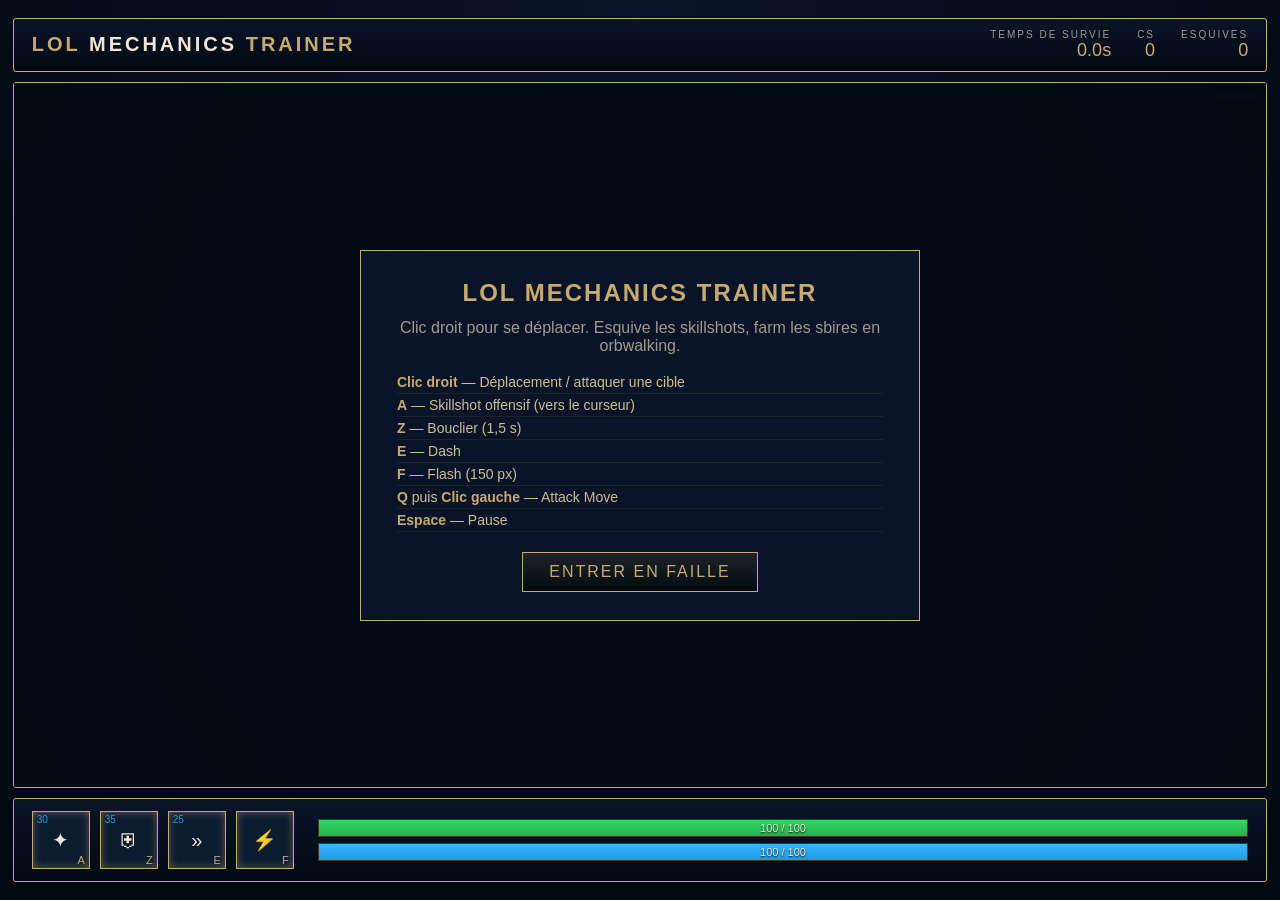
==== index.html @ 1d3af86e "Ajoute le LoL Mechanics Trainer (Canvas + JS ES6) Jeu d'entraînement aux mécaniques de League of Leg" ====
<!DOCTYPE html>
<html lang="fr">
<head>
<meta charset="UTF-8" />
<meta name="viewport" content="width=device-width, initial-scale=1.0" />
<title>LoL Mechanics Trainer</title>
<link rel="stylesheet" href="style.css" />
</head>
<body>
  <div id="app">
    <header id="topbar">
      <h1>LoL <span>Mechanics</span> Trainer</h1>
      <div id="stats">
        <div class="stat"><span class="label">Temps de survie</span><span class="value" id="stat-time">0.0s</span></div>
        <div class="stat"><span class="label">CS</span><span class="value" id="stat-cs">0</span></div>
        <div class="stat"><span class="label">Esquives</span><span class="value" id="stat-dodges">0</span></div>
      </div>
    </header>

    <div id="stage">
      <canvas id="game" width="1280" height="720"></canvas>
      <div id="overlay" class="visible">
        <div class="panel">
          <h2 id="overlay-title">LoL Mechanics Trainer</h2>
          <p id="overlay-text">
            Clic droit pour se déplacer. Esquive les skillshots, farm les sbires en orbwalking.
          </p>
          <ul class="keys">
            <li><b>Clic droit</b> — Déplacement / attaquer une cible</li>
            <li><b>A</b> — Skillshot offensif (vers le curseur)</li>
            <li><b>Z</b> — Bouclier (1,5 s)</li>
            <li><b>E</b> — Dash</li>
            <li><b>F</b> — Flash (150 px)</li>
            <li><b>Q</b> puis <b>Clic gauche</b> — Attack Move</li>
            <li><b>Espace</b> — Pause</li>
          </ul>
          <button id="start-btn">Entrer en faille</button>
        </div>
      </div>
    </div>

    <footer id="hud">
      <div class="skillbar" id="skillbar"></div>
      <div class="bars">
        <div class="bar-wrap"><div class="bar hp" id="hud-hp"></div><span id="hud-hp-text">100 / 100</span></div>
        <div class="bar-wrap"><div class="bar mp" id="hud-mp"></div><span id="hud-mp-text">100 / 100</span></div>
      </div>
    </footer>
  </div>
  <script defer src="game.js"></script>
</body>
</html>
---- style.css ----
/* ---- Thème League of Legends : bleus profonds + accents dorés ---- */
:root {
  --gold: #c8aa6e;
  --gold-bright: #f0e6d2;
  --blue-deep: #010a13;
  --blue-panel: #0a1428;
  --blue-edge: #1e2328;
  --hp: #24b24c;
  --mp: #1e9de3;
  --danger: #c0392b;
}

* { box-sizing: border-box; margin: 0; padding: 0; }

body {
  background: radial-gradient(circle at 50% 0%, #0a1428 0%, var(--blue-deep) 70%);
  color: var(--gold-bright);
  font-family: "Trebuchet MS", "Segoe UI", sans-serif;
  min-height: 100vh;
  display: flex;
  justify-content: center;
  align-items: center;
  user-select: none;
}

#app { width: min(1280px, 98vw); display: flex; flex-direction: column; gap: 10px; }

#topbar {
  display: flex; align-items: center; justify-content: space-between;
  border: 1px solid var(--gold); border-radius: 3px;
  background: linear-gradient(180deg, #0a1428, #010a13);
  padding: 10px 18px;
}
#topbar h1 { font-size: 20px; letter-spacing: 3px; text-transform: uppercase; color: var(--gold); }
#topbar h1 span { color: var(--gold-bright); }

#stats { display: flex; gap: 26px; }
.stat { display: flex; flex-direction: column; align-items: flex-end; }
.stat .label { font-size: 10px; letter-spacing: 2px; text-transform: uppercase; color: #a09b8c; }
.stat .value { font-size: 18px; color: var(--gold); font-variant-numeric: tabular-nums; }

#stage { position: relative; border: 1px solid var(--gold); border-radius: 3px; overflow: hidden; }
canvas { display: block; width: 100%; height: auto; background: #071019; cursor: crosshair; }

#overlay {
  position: absolute; inset: 0; display: none;
  align-items: center; justify-content: center;
  background: rgba(1, 10, 19, 0.88); backdrop-filter: blur(2px);
}
#overlay.visible { display: flex; }
.panel {
  border: 1px solid var(--gold); background: var(--blue-panel);
  padding: 28px 36px; max-width: 560px; text-align: center;
}
.panel h2 { color: var(--gold); letter-spacing: 2px; text-transform: uppercase; margin-bottom: 12px; }
.panel p { color: #a09b8c; margin-bottom: 16px; }
.keys { list-style: none; text-align: left; margin-bottom: 20px; font-size: 14px; color: #cdbe91; }
.keys li { padding: 3px 0; border-bottom: 1px solid #1e2328; }
.keys b { color: var(--gold); }

button {
  font: inherit; text-transform: uppercase; letter-spacing: 2px;
  background: linear-gradient(180deg, #1e2328, #010a13);
  color: var(--gold); border: 1px solid var(--gold);
  padding: 10px 26px; cursor: pointer; transition: all .15s;
}
button:hover { background: var(--gold); color: var(--blue-deep); }

#hud {
  display: flex; align-items: center; gap: 24px;
  border: 1px solid var(--gold); border-radius: 3px;
  background: linear-gradient(180deg, #0a1428, #010a13);
  padding: 12px 18px;
}
.skillbar { display: flex; gap: 10px; }
.slot {
  position: relative; width: 58px; height: 58px;
  border: 1px solid var(--gold); background: #0b1c30;
  display: flex; align-items: center; justify-content: center;
  font-size: 20px; color: var(--gold-bright); overflow: hidden;
}
.slot .key {
  position: absolute; bottom: 2px; right: 4px; font-size: 11px; color: var(--gold);
}
.slot .cd-mask {
  position: absolute; inset: 0; background: rgba(1, 10, 19, 0.78);
  display: flex; align-items: center; justify-content: center;
  font-size: 15px; color: var(--gold-bright); font-variant-numeric: tabular-nums;
}
.slot.ready .cd-mask { display: none; }
.slot.ready { box-shadow: 0 0 8px rgba(200, 170, 110, .45) inset; }
.slot .cost { position: absolute; top: 2px; left: 4px; font-size: 10px; color: var(--mp); }

.bars { flex: 1; display: flex; flex-direction: column; gap: 6px; }
.bar-wrap {
  position: relative; height: 18px; background: #10161c;
  border: 1px solid #463714;
}
.bar { height: 100%; width: 100%; transition: width .08s linear; }
.bar.hp { background: linear-gradient(180deg, #33d766, var(--hp)); }
.bar.mp { background: linear-gradient(180deg, #37b6ff, var(--mp)); }
.bar-wrap span {
  position: absolute; inset: 0; display: flex; align-items: center; justify-content: center;
  font-size: 11px; color: #f0e6d2; text-shadow: 0 1px 2px #000; font-variant-numeric: tabular-nums;
}
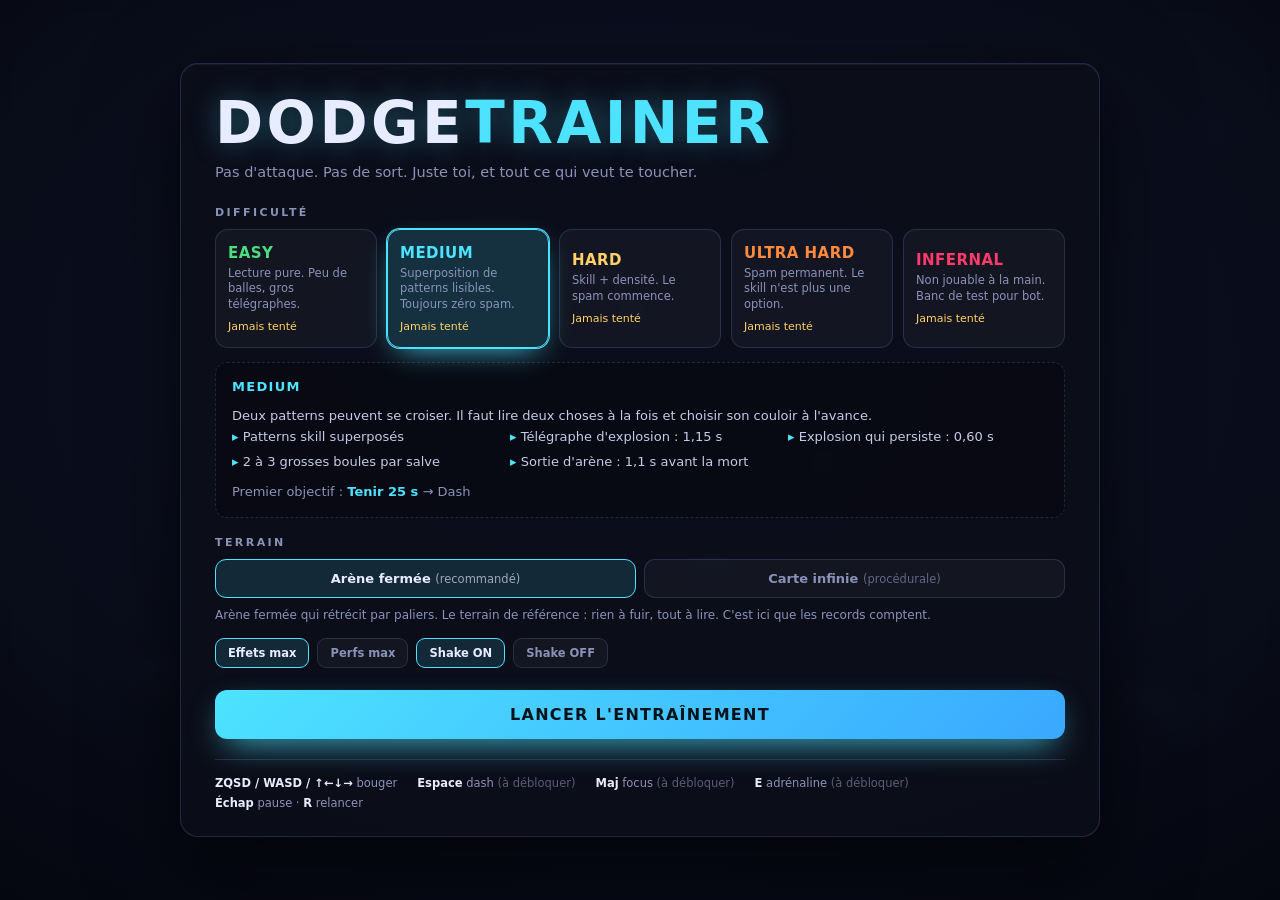
==== commit 4a6bb0cf: "Dodge Trainer : esquive pure, difficulté au choix, objectifs punitifs Le joueur n'a plus aucune atta" ====
--- a/index.html
+++ b/index.html
@@ -1,52 +1,87 @@
 <!DOCTYPE html>
 <html lang="fr">
 <head>
-<meta charset="UTF-8" />
-<meta name="viewport" content="width=device-width, initial-scale=1.0" />
-<title>LoL Mechanics Trainer</title>
-<link rel="stylesheet" href="style.css" />
+<meta charset="utf-8" />
+<meta name="viewport" content="width=device-width,initial-scale=1,viewport-fit=cover" />
+<title>DODGE TRAINER — Arène Infinie</title>
+<link rel="stylesheet" href="css/style.css" />
 </head>
 <body>
-  <div id="app">
-    <header id="topbar">
-      <h1>LoL <span>Mechanics</span> Trainer</h1>
-      <div id="stats">
-        <div class="stat"><span class="label">Temps de survie</span><span class="value" id="stat-time">0.0s</span></div>
-        <div class="stat"><span class="label">CS</span><span class="value" id="stat-cs">0</span></div>
-        <div class="stat"><span class="label">Esquives</span><span class="value" id="stat-dodges">0</span></div>
+<div id="app">
+  <canvas id="game"></canvas>
+
+  <!-- ============ MENU PRINCIPAL ============ -->
+  <div id="menu" class="overlay">
+    <div class="panel">
+      <h1 class="title">DODGE<span>TRAINER</span></h1>
+      <p class="tagline">Pas d'attaque. Pas de sort. Juste toi, et tout ce qui veut te toucher.</p>
+
+      <h2 class="section-label">Difficulté</h2>
+      <div id="difficulty-list" class="diff-grid"></div>
+
+      <div id="diff-details" class="diff-details"></div>
+
+      <h2 class="section-label">Terrain</h2>
+      <div class="toggle-row">
+        <button class="toggle" data-opt="endless" data-val="false">Arène fermée <em>(recommandé)</em></button>
+        <button class="toggle" data-opt="endless" data-val="true">Carte infinie <em>(procédurale)</em></button>
       </div>
-    </header>
+      <p class="hint" id="terrain-hint"></p>
 
-    <div id="stage">
-      <canvas id="game" width="1280" height="720"></canvas>
-      <div id="overlay" class="visible">
-        <div class="panel">
-          <h2 id="overlay-title">LoL Mechanics Trainer</h2>
-          <p id="overlay-text">
-            Clic droit pour se déplacer. Esquive les skillshots, farm les sbires en orbwalking.
-          </p>
-          <ul class="keys">
-            <li><b>Clic droit</b> — Déplacement / attaquer une cible</li>
-            <li><b>A</b> — Skillshot offensif (vers le curseur)</li>
-            <li><b>Z</b> — Bouclier (1,5 s)</li>
-            <li><b>E</b> — Dash</li>
-            <li><b>F</b> — Flash (150 px)</li>
-            <li><b>Q</b> puis <b>Clic gauche</b> — Attack Move</li>
-            <li><b>Espace</b> — Pause</li>
-          </ul>
-          <button id="start-btn">Entrer en faille</button>
-        </div>
+      <div class="toggle-row small">
+        <button class="toggle mini" data-opt="quality" data-val="high">Effets max</button>
+        <button class="toggle mini" data-opt="quality" data-val="low">Perfs max</button>
+        <button class="toggle mini" data-opt="shake" data-val="true">Shake ON</button>
+        <button class="toggle mini" data-opt="shake" data-val="false">Shake OFF</button>
+      </div>
+
+      <button id="start-btn" class="primary">LANCER L'ENTRAÎNEMENT</button>
+
+      <div class="controls">
+        <span><b>ZQSD / WASD / ↑←↓→</b> bouger</span>
+        <span><b>Espace</b> dash <em>(à débloquer)</em></span>
+        <span><b>Maj</b> focus <em>(à débloquer)</em></span>
+        <span><b>E</b> adrénaline <em>(à débloquer)</em></span>
+        <span><b>Échap</b> pause · <b>R</b> relancer</span>
       </div>
     </div>
+  </div>
 
-    <footer id="hud">
-      <div class="skillbar" id="skillbar"></div>
-      <div class="bars">
-        <div class="bar-wrap"><div class="bar hp" id="hud-hp"></div><span id="hud-hp-text">100 / 100</span></div>
-        <div class="bar-wrap"><div class="bar mp" id="hud-mp"></div><span id="hud-mp-text">100 / 100</span></div>
-      </div>
-    </footer>
+  <!-- ============ PAUSE ============ -->
+  <div id="pause" class="overlay hidden">
+    <div class="panel narrow">
+      <h1 class="title small">PAUSE</h1>
+      <p class="tagline">L'entraînement ne s'interrompt pas tout seul.</p>
+      <button id="resume-btn" class="primary">REPRENDRE</button>
+      <button id="quit-btn" class="ghost">RETOUR AU MENU</button>
+    </div>
   </div>
-  <script defer src="game.js"></script>
+
+  <!-- ============ MORT ============ -->
+  <div id="dead" class="overlay hidden">
+    <div class="panel narrow">
+      <h1 class="title small dead-title">ÉLIMINÉ</h1>
+      <p id="death-cause" class="death-cause"></p>
+      <div id="run-stats" class="stats"></div>
+      <div id="run-verdict" class="verdict"></div>
+      <button id="retry-btn" class="primary">RELANCER <em>(R)</em></button>
+      <button id="menu-btn" class="ghost">MENU</button>
+    </div>
+  </div>
+</div>
+
+<script src="js/util.js"></script>
+<script src="js/config.js"></script>
+<script src="js/input.js"></script>
+<script src="js/fx.js"></script>
+<script src="js/arena.js"></script>
+<script src="js/entities.js"></script>
+<script src="js/patterns.js"></script>
+<script src="js/director.js"></script>
+<script src="js/objectives.js"></script>
+<script src="js/player.js"></script>
+<script src="js/hud.js"></script>
+<script src="js/game.js"></script>
+<script src="js/main.js"></script>
 </body>
 </html>
--- a/css/style.css
+++ b/css/style.css
@@ -0,0 +1,146 @@
+:root{
+  --bg:#07080f;
+  --ink:#e8ecff;
+  --dim:#8a92b8;
+  --accent:#4de3ff;
+  --accent2:#ff4d7a;
+  --gold:#ffd166;
+  --danger:#ff3b30;
+  --panel:rgba(12,14,26,.88);
+  --line:rgba(120,140,220,.22);
+}
+*{box-sizing:border-box;margin:0;padding:0}
+html,body{height:100%;background:var(--bg);color:var(--ink);overflow:hidden}
+body{
+  font-family:"Segoe UI",Inter,system-ui,-apple-system,sans-serif;
+  -webkit-font-smoothing:antialiased;
+  user-select:none;
+}
+#app{position:fixed;inset:0}
+canvas{display:block;width:100%;height:100%;touch-action:none}
+
+/* ---------- Overlays ---------- */
+.overlay{
+  position:absolute;inset:0;
+  display:flex;align-items:center;justify-content:center;
+  background:radial-gradient(1200px 800px at 50% 40%,rgba(20,26,54,.72),rgba(4,5,12,.95));
+  backdrop-filter:blur(7px);
+  z-index:10;
+  padding:24px;
+  overflow-y:auto;
+}
+.overlay.hidden{display:none}
+.panel{
+  width:min(920px,100%);
+  background:var(--panel);
+  border:1px solid var(--line);
+  border-radius:18px;
+  padding:30px 34px 26px;
+  box-shadow:0 30px 90px rgba(0,0,0,.6),inset 0 1px 0 rgba(255,255,255,.05);
+}
+.panel.narrow{width:min(520px,100%);text-align:center}
+
+.title{
+  font-size:clamp(34px,6vw,58px);
+  font-weight:800;letter-spacing:.06em;line-height:1;
+  text-shadow:0 0 28px rgba(77,227,255,.35);
+}
+.title span{color:var(--accent)}
+.title.small{font-size:clamp(26px,4vw,38px)}
+.dead-title{color:var(--accent2);text-shadow:0 0 30px rgba(255,77,122,.45)}
+.tagline{color:var(--dim);margin:10px 0 22px;font-size:14.5px;line-height:1.5}
+
+.section-label{
+  font-size:11px;letter-spacing:.22em;text-transform:uppercase;
+  color:var(--dim);margin:18px 0 10px;font-weight:700;
+}
+
+/* ---------- Difficultés ---------- */
+.diff-grid{display:grid;grid-template-columns:repeat(auto-fit,minmax(150px,1fr));gap:10px}
+.diff-card{
+  position:relative;
+  background:rgba(255,255,255,.035);
+  border:1px solid var(--line);
+  border-radius:13px;
+  padding:14px 12px;
+  cursor:pointer;
+  transition:transform .12s ease,border-color .12s,background .12s;
+  text-align:left;
+  color:inherit;font:inherit;
+}
+.diff-card:hover{transform:translateY(-2px);background:rgba(255,255,255,.07)}
+.diff-card.active{border-color:var(--c);background:color-mix(in srgb,var(--c) 16%,transparent);box-shadow:0 0 0 1px var(--c),0 10px 30px -12px var(--c)}
+.diff-card .dname{font-weight:800;font-size:15px;letter-spacing:.03em;color:var(--c)}
+.diff-card .dsub{font-size:11.5px;color:var(--dim);margin-top:4px;line-height:1.35}
+.diff-card .dbest{font-size:11px;color:var(--gold);margin-top:8px;font-variant-numeric:tabular-nums}
+
+.diff-details{
+  margin-top:14px;padding:14px 16px;
+  border:1px dashed var(--line);border-radius:12px;
+  background:rgba(0,0,0,.25);
+  font-size:13px;line-height:1.6;color:#c3cbe8;
+}
+.diff-details h3{font-size:13px;letter-spacing:.1em;text-transform:uppercase;color:var(--c,#4de3ff);margin-bottom:8px}
+.diff-details ul{list-style:none;display:grid;grid-template-columns:repeat(auto-fit,minmax(230px,1fr));gap:4px 18px}
+.diff-details li::before{content:"▸ ";color:var(--c,#4de3ff)}
+.diff-details .warn{margin-top:10px;color:var(--accent2);font-weight:600}
+
+/* ---------- Toggles ---------- */
+.toggle-row{display:flex;gap:8px;flex-wrap:wrap}
+.toggle-row.small{margin-top:14px}
+.toggle{
+  flex:1;min-width:130px;
+  background:rgba(255,255,255,.035);
+  border:1px solid var(--line);border-radius:11px;
+  color:var(--dim);font:inherit;font-size:13px;font-weight:600;
+  padding:11px 12px;cursor:pointer;transition:.12s;
+}
+.toggle em{font-style:normal;opacity:.65;font-weight:400;font-size:11.5px}
+.toggle:hover{background:rgba(255,255,255,.07)}
+.toggle.on{border-color:var(--accent);color:var(--ink);background:rgba(77,227,255,.13)}
+.toggle.mini{flex:0 0 auto;min-width:0;padding:7px 12px;font-size:11.5px;border-radius:9px}
+.hint{font-size:12px;color:var(--dim);margin-top:8px;line-height:1.5}
+
+/* ---------- Boutons ---------- */
+.primary{
+  display:block;width:100%;margin-top:22px;
+  background:linear-gradient(135deg,var(--accent),#3aa8ff);
+  border:0;border-radius:12px;
+  color:#04121a;font:inherit;font-weight:800;font-size:16px;letter-spacing:.08em;
+  padding:15px;cursor:pointer;
+  box-shadow:0 12px 34px -12px var(--accent);
+  transition:transform .1s,filter .12s;
+}
+.primary em{font-style:normal;opacity:.6;font-size:12px}
+.primary:hover{filter:brightness(1.1)}
+.primary:active{transform:translateY(1px)}
+.ghost{
+  display:block;width:100%;margin-top:9px;
+  background:transparent;border:1px solid var(--line);border-radius:11px;
+  color:var(--dim);font:inherit;font-size:13px;font-weight:600;padding:11px;cursor:pointer;
+}
+.ghost:hover{color:var(--ink);border-color:var(--accent)}
+
+/* ---------- Contrôles ---------- */
+.controls{
+  margin-top:20px;padding-top:16px;border-top:1px solid var(--line);
+  display:flex;flex-wrap:wrap;gap:6px 20px;
+  font-size:11.5px;color:var(--dim);
+}
+.controls b{color:var(--ink);font-weight:700}
+.controls em{font-style:normal;opacity:.6}
+
+/* ---------- Écran de mort ---------- */
+.death-cause{color:var(--accent2);font-size:14px;font-weight:600;margin:6px 0 18px}
+.stats{display:grid;grid-template-columns:1fr 1fr;gap:8px;margin-bottom:14px}
+.stat{background:rgba(255,255,255,.04);border:1px solid var(--line);border-radius:10px;padding:10px}
+.stat .k{font-size:10px;letter-spacing:.14em;text-transform:uppercase;color:var(--dim)}
+.stat .v{font-size:19px;font-weight:800;font-variant-numeric:tabular-nums;margin-top:2px}
+.stat.record .v{color:var(--gold)}
+.verdict{font-size:13px;color:#c3cbe8;line-height:1.55;min-height:20px;margin-bottom:6px}
+.verdict b{color:var(--accent)}
+
+@media (max-width:620px){
+  .panel{padding:22px 18px}
+  .controls{font-size:11px;gap:4px 14px}
+}
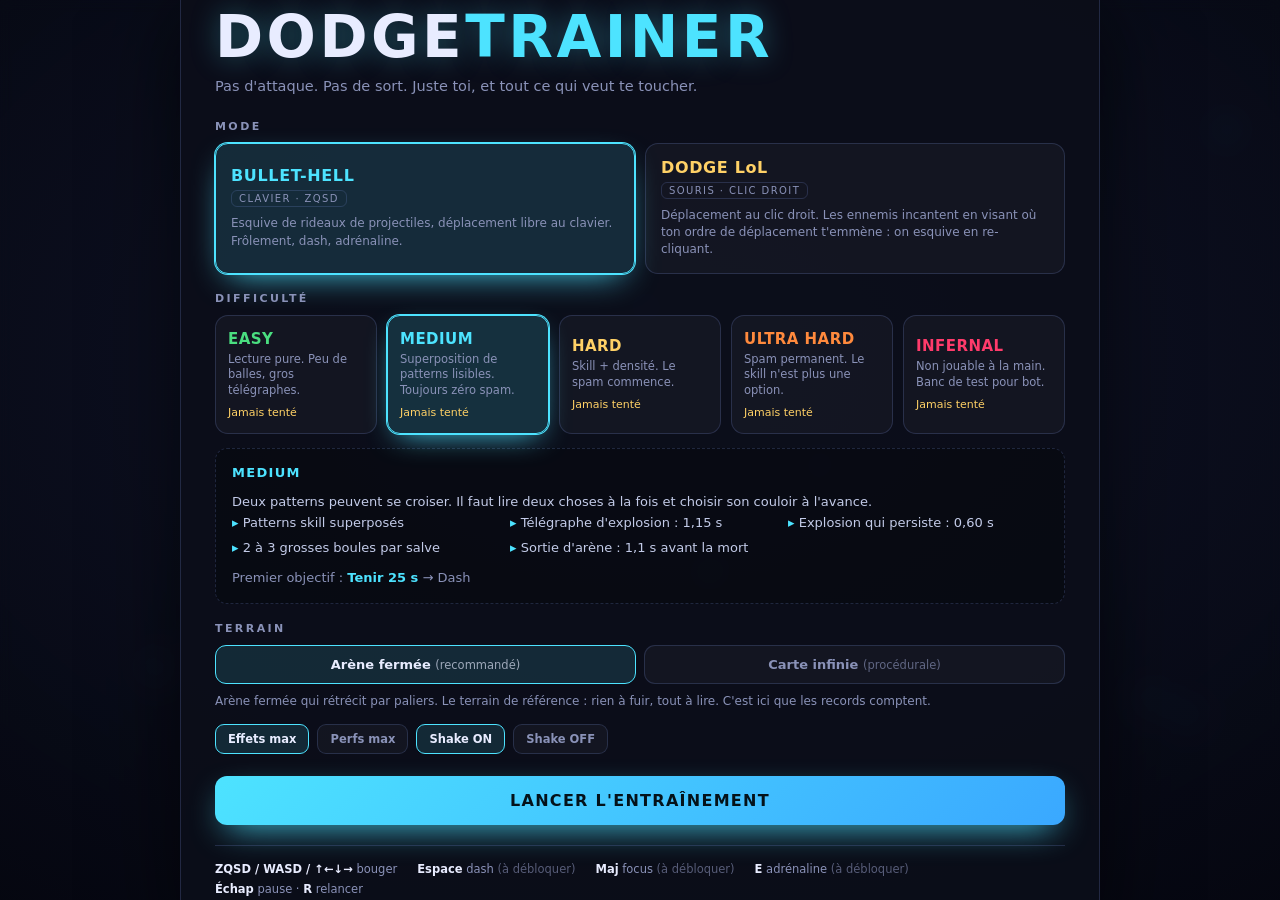
==== commit 7c737368: "Ajoute le mode DODGE LoL à côté du bullet-hell, sans le modifier Le mode bullet-hell existant est in" ====
--- a/index.html
+++ b/index.html
@@ -16,17 +16,22 @@
       <h1 class="title">DODGE<span>TRAINER</span></h1>
       <p class="tagline">Pas d'attaque. Pas de sort. Juste toi, et tout ce qui veut te toucher.</p>
 
+      <h2 class="section-label">Mode</h2>
+      <div id="mode-list" class="mode-grid"></div>
+
       <h2 class="section-label">Difficulté</h2>
       <div id="difficulty-list" class="diff-grid"></div>
 
       <div id="diff-details" class="diff-details"></div>
 
-      <h2 class="section-label">Terrain</h2>
-      <div class="toggle-row">
-        <button class="toggle" data-opt="endless" data-val="false">Arène fermée <em>(recommandé)</em></button>
-        <button class="toggle" data-opt="endless" data-val="true">Carte infinie <em>(procédurale)</em></button>
+      <div id="terrain-row">
+        <h2 class="section-label">Terrain</h2>
+        <div class="toggle-row">
+          <button class="toggle" data-opt="endless" data-val="false">Arène fermée <em>(recommandé)</em></button>
+          <button class="toggle" data-opt="endless" data-val="true">Carte infinie <em>(procédurale)</em></button>
+        </div>
+        <p class="hint" id="terrain-hint"></p>
       </div>
-      <p class="hint" id="terrain-hint"></p>
 
       <div class="toggle-row small">
         <button class="toggle mini" data-opt="quality" data-val="high">Effets max</button>
@@ -37,13 +42,7 @@
 
       <button id="start-btn" class="primary">LANCER L'ENTRAÎNEMENT</button>
 
-      <div class="controls">
-        <span><b>ZQSD / WASD / ↑←↓→</b> bouger</span>
-        <span><b>Espace</b> dash <em>(à débloquer)</em></span>
-        <span><b>Maj</b> focus <em>(à débloquer)</em></span>
-        <span><b>E</b> adrénaline <em>(à débloquer)</em></span>
-        <span><b>Échap</b> pause · <b>R</b> relancer</span>
-      </div>
+      <div class="controls" id="controls"></div>
     </div>
   </div>
 
@@ -82,6 +81,17 @@
 <script src="js/player.js"></script>
 <script src="js/hud.js"></script>
 <script src="js/game.js"></script>
+<script src="js/lol/config.js"></script>
+<script src="js/lol/input.js"></script>
+<script src="js/lol/entities.js"></script>
+<script src="js/lol/units.js"></script>
+<script src="js/lol/abilities.js"></script>
+<script src="js/lol/arena.js"></script>
+<script src="js/lol/director.js"></script>
+<script src="js/lol/objectives.js"></script>
+<script src="js/lol/player.js"></script>
+<script src="js/lol/hud.js"></script>
+<script src="js/lol/game.js"></script>
 <script src="js/main.js"></script>
 </body>
 </html>
--- a/css/style.css
+++ b/css/style.css
@@ -144,3 +144,28 @@
   .panel{padding:22px 18px}
   .controls{font-size:11px;gap:4px 14px}
 }
+
+/* ---------- Sélecteur de mode (ajout : deux moteurs cohabitent) ---------- */
+.mode-grid{display:grid;grid-template-columns:repeat(auto-fit,minmax(240px,1fr));gap:10px}
+.mode-card{
+  background:rgba(255,255,255,.035);
+  border:1px solid var(--line);
+  border-radius:13px;
+  padding:14px 15px;
+  cursor:pointer;text-align:left;
+  color:inherit;font:inherit;
+  transition:transform .12s ease,border-color .12s,background .12s;
+}
+.mode-card:hover{transform:translateY(-2px);background:rgba(255,255,255,.07)}
+.mode-card.active{
+  border-color:var(--c);
+  background:color-mix(in srgb,var(--c) 14%,transparent);
+  box-shadow:0 0 0 1px var(--c),0 12px 34px -14px var(--c);
+}
+.mode-card .mname{font-weight:800;font-size:16px;letter-spacing:.04em;color:var(--c)}
+.mode-card .mtag{
+  display:inline-block;margin-top:5px;
+  font-size:10px;letter-spacing:.14em;text-transform:uppercase;
+  color:var(--dim);border:1px solid var(--line);border-radius:6px;padding:2px 7px;
+}
+.mode-card .mdesc{font-size:12px;color:var(--dim);margin-top:8px;line-height:1.45}
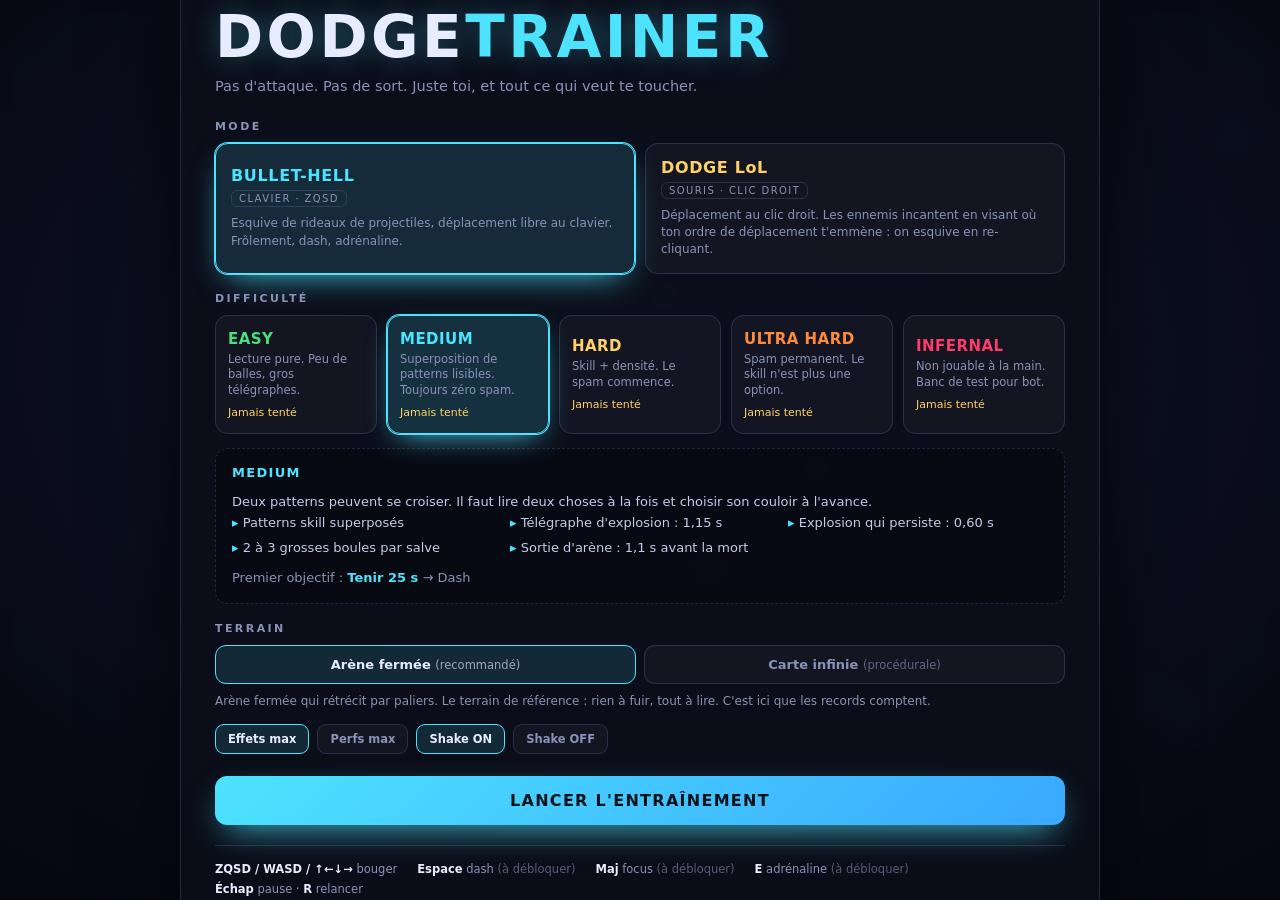
==== commit 1410d525: "Audit des deux modes : nommage cohérent et 5 bugs corrigés NOMMAGE - Le titre de page était « DODGE " ====
--- a/index.html
+++ b/index.html
@@ -3,7 +3,7 @@
 <head>
 <meta charset="utf-8" />
 <meta name="viewport" content="width=device-width,initial-scale=1,viewport-fit=cover" />
-<title>DODGE TRAINER — Arène Infinie</title>
+<title>DODGE TRAINER</title>
 <link rel="stylesheet" href="css/style.css" />
 </head>
 <body>
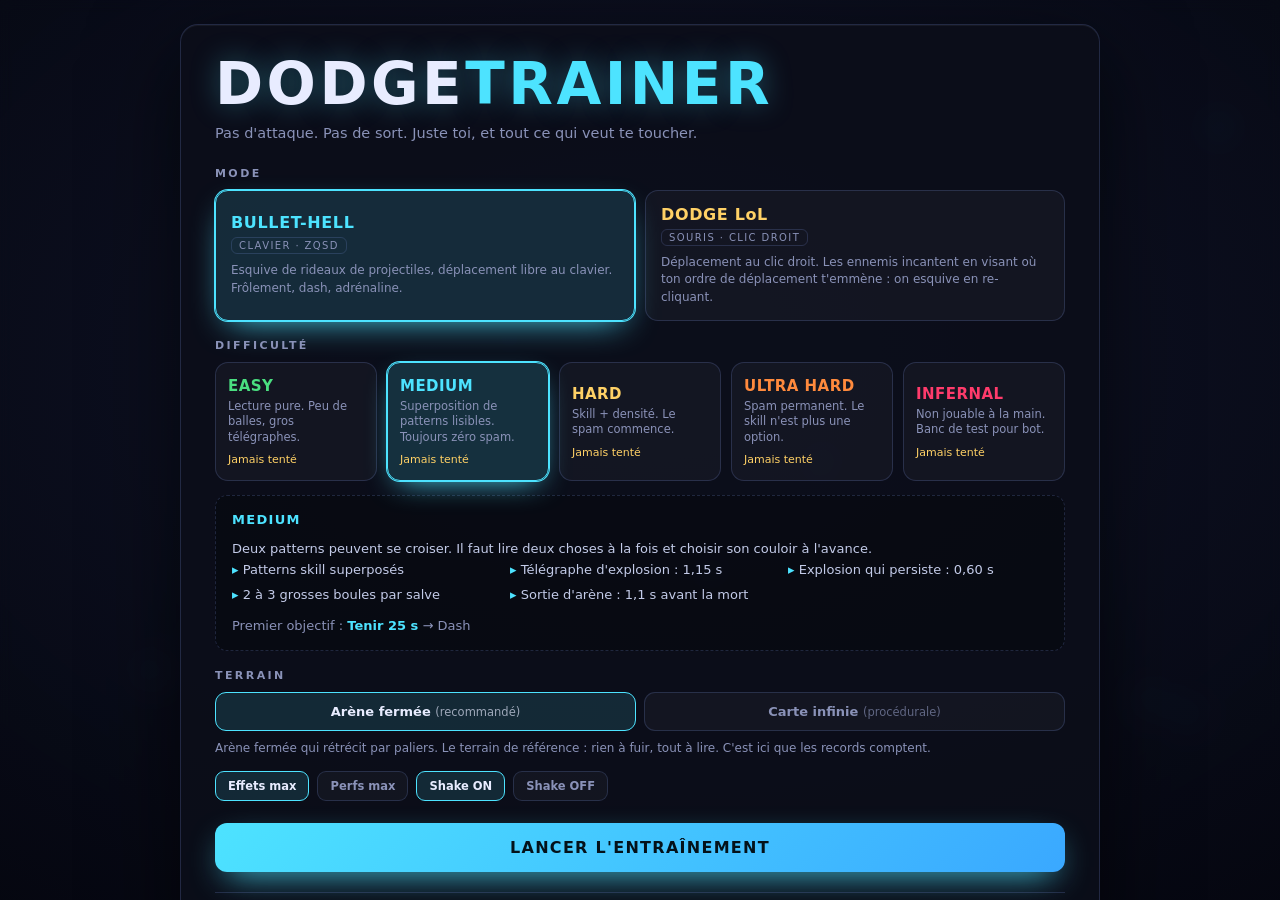
==== commit 9559a72c: "Titre du menu coupé, et signature absente en jeu Le titre « DODGE TRAINER » du menu était rogné par " ====
--- a/index.html
+++ b/index.html
@@ -49,6 +49,7 @@
   <!-- ============ PAUSE ============ -->
   <div id="pause" class="overlay hidden">
     <div class="panel narrow">
+      <p class="eyebrow">Dodge Trainer</p>
       <h1 class="title small">PAUSE</h1>
       <p class="tagline">L'entraînement ne s'interrompt pas tout seul.</p>
       <button id="resume-btn" class="primary">REPRENDRE</button>
@@ -59,6 +60,7 @@
   <!-- ============ MORT ============ -->
   <div id="dead" class="overlay hidden">
     <div class="panel narrow">
+      <p class="eyebrow">Dodge Trainer</p>
       <h1 class="title small dead-title">ÉLIMINÉ</h1>
       <p id="death-cause" class="death-cause"></p>
       <div id="run-stats" class="stats"></div>
--- a/css/style.css
+++ b/css/style.css
@@ -22,7 +22,12 @@
 /* ---------- Overlays ---------- */
 .overlay{
   position:absolute;inset:0;
-  display:flex;align-items:center;justify-content:center;
+  display:flex;justify-content:center;
+  /* align-items:center + overflow:auto coupe le haut du panneau quand il est
+     plus grand que l'écran, et le rend inatteignable au défilement. On aligne
+     en haut et on recentre via margin:auto sur l'enfant, qui lui reste
+     accessible dans les deux cas. */
+  align-items:flex-start;
   background:radial-gradient(1200px 800px at 50% 40%,rgba(20,26,54,.72),rgba(4,5,12,.95));
   backdrop-filter:blur(7px);
   z-index:10;
@@ -31,6 +36,7 @@
 }
 .overlay.hidden{display:none}
 .panel{
+  margin:auto;                 /* centre verticalement sans jamais rogner le haut */
   width:min(920px,100%);
   background:var(--panel);
   border:1px solid var(--line);
@@ -169,3 +175,9 @@
   color:var(--dim);border:1px solid var(--line);border-radius:6px;padding:2px 7px;
 }
 .mode-card .mdesc{font-size:12px;color:var(--dim);margin-top:8px;line-height:1.45}
+
+/* ---------- Signature sur les écrans secondaires ---------- */
+.eyebrow{
+  font-size:10.5px;letter-spacing:.3em;text-transform:uppercase;
+  font-weight:700;color:var(--dim);margin-bottom:10px;
+}
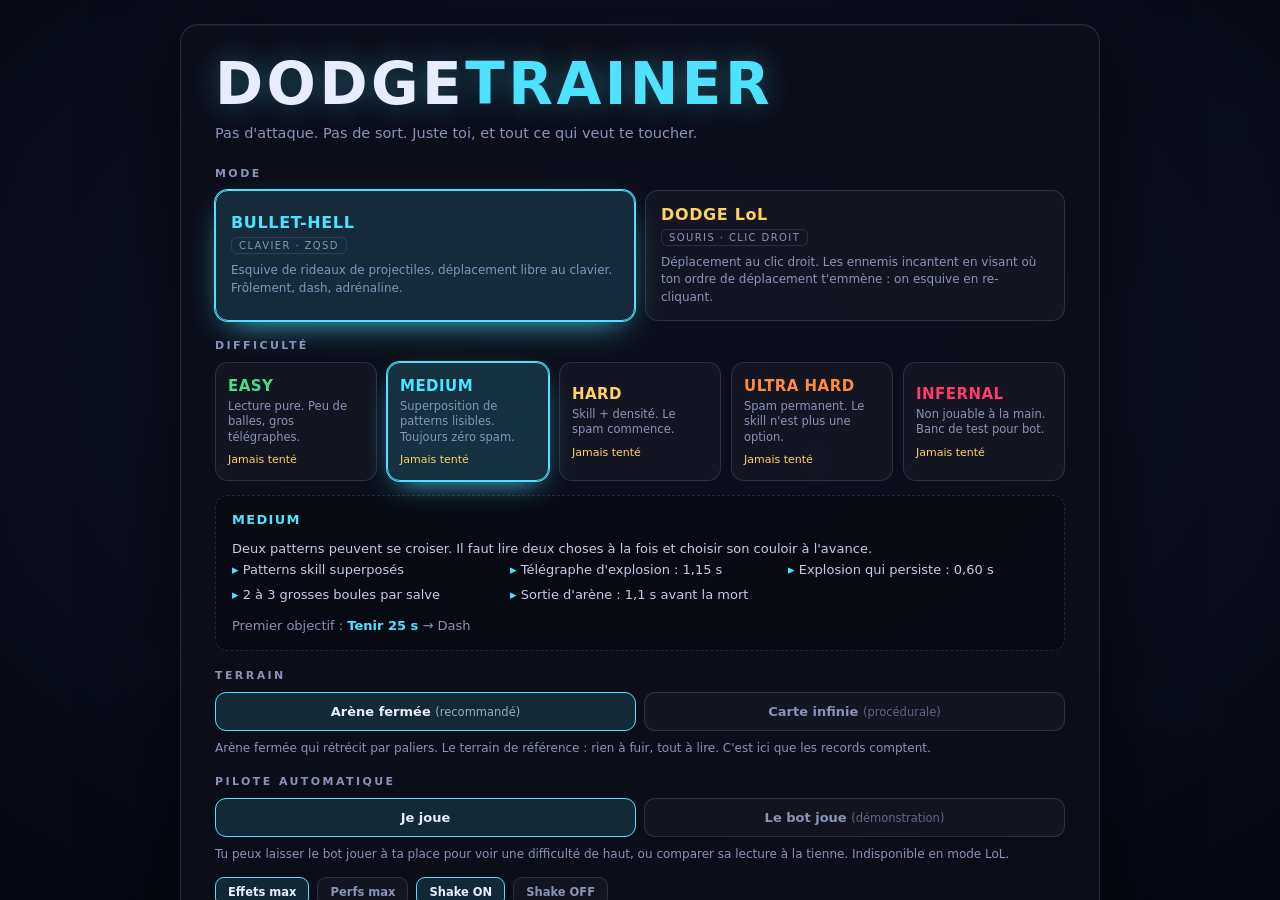
==== commit b61a4d2a: "Pilote automatique (mode classique) et jeu entièrement tactile PILOTE AUTOMATIQUE Une option du menu" ====
--- a/index.html
+++ b/index.html
@@ -2,7 +2,11 @@
 <html lang="fr">
 <head>
 <meta charset="utf-8" />
-<meta name="viewport" content="width=device-width,initial-scale=1,viewport-fit=cover" />
+<meta name="viewport" content="width=device-width,initial-scale=1,maximum-scale=1,user-scalable=no,viewport-fit=cover" />
+<meta name="mobile-web-app-capable" content="yes" />
+<meta name="apple-mobile-web-app-capable" content="yes" />
+<meta name="apple-mobile-web-app-status-bar-style" content="black-translucent" />
+<meta name="theme-color" content="#07080f" />
 <title>DODGE TRAINER</title>
 <link rel="stylesheet" href="css/style.css" />
 </head>
@@ -31,6 +35,15 @@
           <button class="toggle" data-opt="endless" data-val="true">Carte infinie <em>(procédurale)</em></button>
         </div>
         <p class="hint" id="terrain-hint"></p>
+      </div>
+
+      <div id="bot-row">
+        <h2 class="section-label">Pilote automatique</h2>
+        <div class="toggle-row">
+          <button class="toggle" data-opt="bot" data-val="false">Je joue</button>
+          <button class="toggle" data-opt="bot" data-val="true">Le bot joue <em>(démonstration)</em></button>
+        </div>
+        <p class="hint" id="bot-hint"></p>
       </div>
 
       <div class="toggle-row small">
@@ -69,11 +82,19 @@
       <button id="menu-btn" class="ghost">MENU</button>
     </div>
   </div>
+
+  <!-- ============ COMMANDES TACTILES (mobile) ============ -->
+  <div id="touch-ui" class="hidden">
+    <button id="touch-pause" class="tbtn tbtn-pause" aria-label="Pause">| |</button>
+    <div id="touch-stick" class="tstick"><div class="tstick-knob"></div></div>
+    <div id="touch-actions"></div>
+  </div>
 </div>
 
 <script src="js/util.js"></script>
 <script src="js/config.js"></script>
 <script src="js/input.js"></script>
+<script src="js/bot.js"></script>
 <script src="js/fx.js"></script>
 <script src="js/arena.js"></script>
 <script src="js/entities.js"></script>
@@ -94,6 +115,7 @@
 <script src="js/lol/player.js"></script>
 <script src="js/lol/hud.js"></script>
 <script src="js/lol/game.js"></script>
+<script src="js/touch.js"></script>
 <script src="js/main.js"></script>
 </body>
 </html>
--- a/css/style.css
+++ b/css/style.css
@@ -181,3 +181,118 @@
   font-size:10.5px;letter-spacing:.3em;text-transform:uppercase;
   font-weight:700;color:var(--dim);margin-bottom:10px;
 }
+
+/* ==========================================================================
+   Commandes tactiles (mobile)
+   ========================================================================== */
+#touch-ui{
+  position:fixed;inset:0;z-index:5;
+  pointer-events:none;                /* seuls les boutons captent les appuis */
+}
+#touch-ui.hidden{display:none}
+
+/* --- Joystick : purement visuel, le canvas gère le doigt ------------------ */
+.tstick{
+  position:absolute;width:116px;height:116px;
+  margin:-58px 0 0 -58px;
+  border-radius:50%;
+  border:2px solid rgba(77,227,255,.28);
+  background:rgba(8,12,26,.30);
+  opacity:0;transition:opacity .12s;
+  pointer-events:none;
+}
+.tstick.on{opacity:1}
+.tstick-knob{
+  position:absolute;left:50%;top:50%;
+  width:46px;height:46px;margin:-23px 0 0 -23px;
+  border-radius:50%;
+  background:rgba(77,227,255,.35);
+  border:2px solid rgba(77,227,255,.7);
+}
+
+/* --- Boutons d'action ----------------------------------------------------- */
+#touch-actions{
+  position:absolute;
+  right:calc(16px + env(safe-area-inset-right,0px));
+  bottom:calc(20px + env(safe-area-inset-bottom,0px));
+  display:flex;flex-direction:column-reverse;gap:10px;
+  pointer-events:none;
+}
+.tbtn{
+  pointer-events:auto;
+  width:62px;height:62px;border-radius:50%;
+  display:flex;flex-direction:column;align-items:center;justify-content:center;
+  gap:1px;
+  background:rgba(12,18,38,.72);
+  border:2px solid rgba(77,227,255,.45);
+  color:var(--ink);font:inherit;
+  -webkit-tap-highlight-color:transparent;
+  touch-action:none;user-select:none;
+  transition:transform .08s,background .12s,opacity .12s;
+}
+.tbtn .tlab{font-size:11px;font-weight:800;letter-spacing:.04em;line-height:1}
+.tbtn .tkey{font-size:8.5px;opacity:.5;letter-spacing:.08em}
+.tbtn.down{transform:scale(.92);background:rgba(77,227,255,.28)}
+/* Un sort pas encore débloqué reste visible mais inerte : on voit ce qui
+   arrivera sans pouvoir s'en servir. */
+.tbtn.locked{opacity:.3;border-color:rgba(255,255,255,.18);pointer-events:none}
+
+.tbtn-pause{
+  position:absolute;
+  top:calc(12px + env(safe-area-inset-top,0px));
+  right:calc(16px + env(safe-area-inset-right,0px));
+  width:46px;height:46px;
+  font-size:13px;font-weight:800;letter-spacing:.14em;
+  border-color:rgba(255,255,255,.22);
+}
+
+/* ==========================================================================
+   Confort mobile
+   ========================================================================== */
+html,body{
+  overscroll-behavior:none;           /* pas de « tirer pour rafraîchir » */
+  -webkit-tap-highlight-color:transparent;
+}
+.overlay{overscroll-behavior:contain}
+button{-webkit-tap-highlight-color:transparent}
+
+/* Le pouce doit atteindre les cibles : on élargit les zones tactiles et on
+   aère les panneaux sur petit écran. */
+@media (max-width:620px){
+  .overlay{padding:14px}
+  .panel{padding:18px 14px;border-radius:14px}
+  .title{font-size:clamp(30px,10vw,44px)}
+  .diff-grid{grid-template-columns:repeat(auto-fit,minmax(132px,1fr));gap:8px}
+  .mode-grid{grid-template-columns:1fr;gap:8px}
+  .diff-card{padding:11px 10px}
+  .diff-details ul{grid-template-columns:1fr}
+  .toggle{min-width:0;padding:13px 10px;font-size:12.5px}
+  .toggle-row{gap:6px}
+  .primary{padding:17px;font-size:15px}
+  .ghost{padding:14px}
+  .stats{grid-template-columns:1fr}
+  .section-label{margin:14px 0 8px}
+}
+
+/* Paysage très bas de plafond (téléphone couché) : on comprime la hauteur. */
+@media (max-height:460px) and (orientation:landscape){
+  .overlay{padding:10px}
+  .panel{padding:14px 16px}
+  .title{font-size:clamp(22px,5vh,32px)}
+  .tagline{margin:6px 0 12px;font-size:12px}
+  .section-label{margin:10px 0 6px}
+  .diff-card .dsub{display:none}
+  .controls{display:none}
+  #touch-actions{flex-direction:row-reverse;bottom:calc(12px + env(safe-area-inset-bottom,0px))}
+  .tbtn{width:54px;height:54px}
+}
+
+/* « DODGETRAINER » est un seul mot insécable : sur un écran étroit il
+   débordait de 14 px. En faisant du second morceau une boîte inline-block,
+   il peut passer à la ligne au lieu de sortir du cadre — et sur grand écran,
+   où la place ne manque pas, le rendu ne bouge pas. */
+.title{overflow-wrap:anywhere}
+.title span{display:inline-block}
+@media (max-width:420px){
+  .title{font-size:clamp(28px,8.6vw,44px);letter-spacing:.03em}
+}
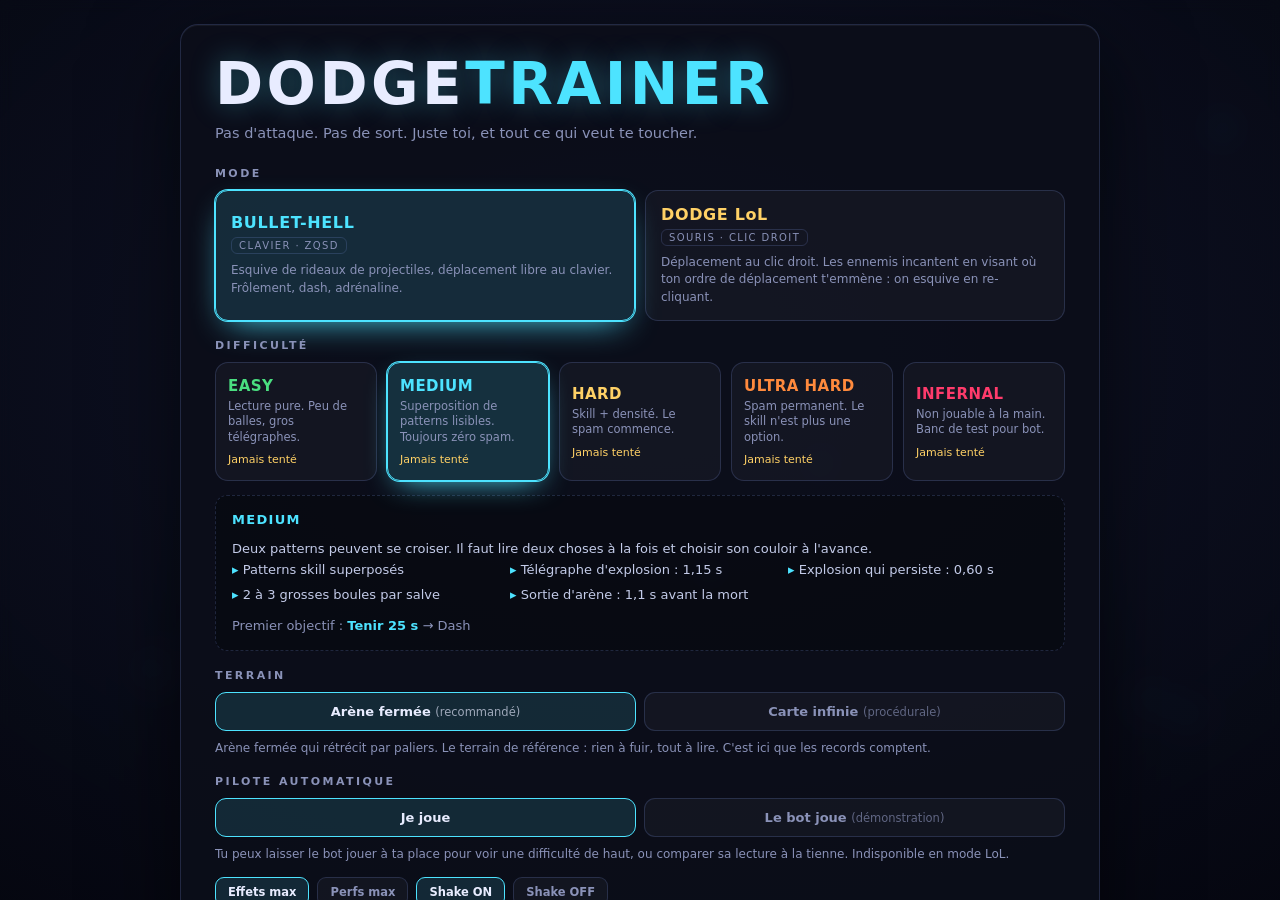
==== commit bea8e692: "Bot dopé à l'oracle : il fait tourner le vrai jeu en avance Le bot clone la partie plusieurs fois pa" ====
--- a/index.html
+++ b/index.html
@@ -94,7 +94,6 @@
 <script src="js/util.js"></script>
 <script src="js/config.js"></script>
 <script src="js/input.js"></script>
-<script src="js/bot.js"></script>
 <script src="js/fx.js"></script>
 <script src="js/arena.js"></script>
 <script src="js/entities.js"></script>
@@ -104,6 +103,8 @@
 <script src="js/player.js"></script>
 <script src="js/hud.js"></script>
 <script src="js/game.js"></script>
+<script src="js/forecast.js"></script>
+<script src="js/bot.js"></script>
 <script src="js/lol/config.js"></script>
 <script src="js/lol/input.js"></script>
 <script src="js/lol/entities.js"></script>
